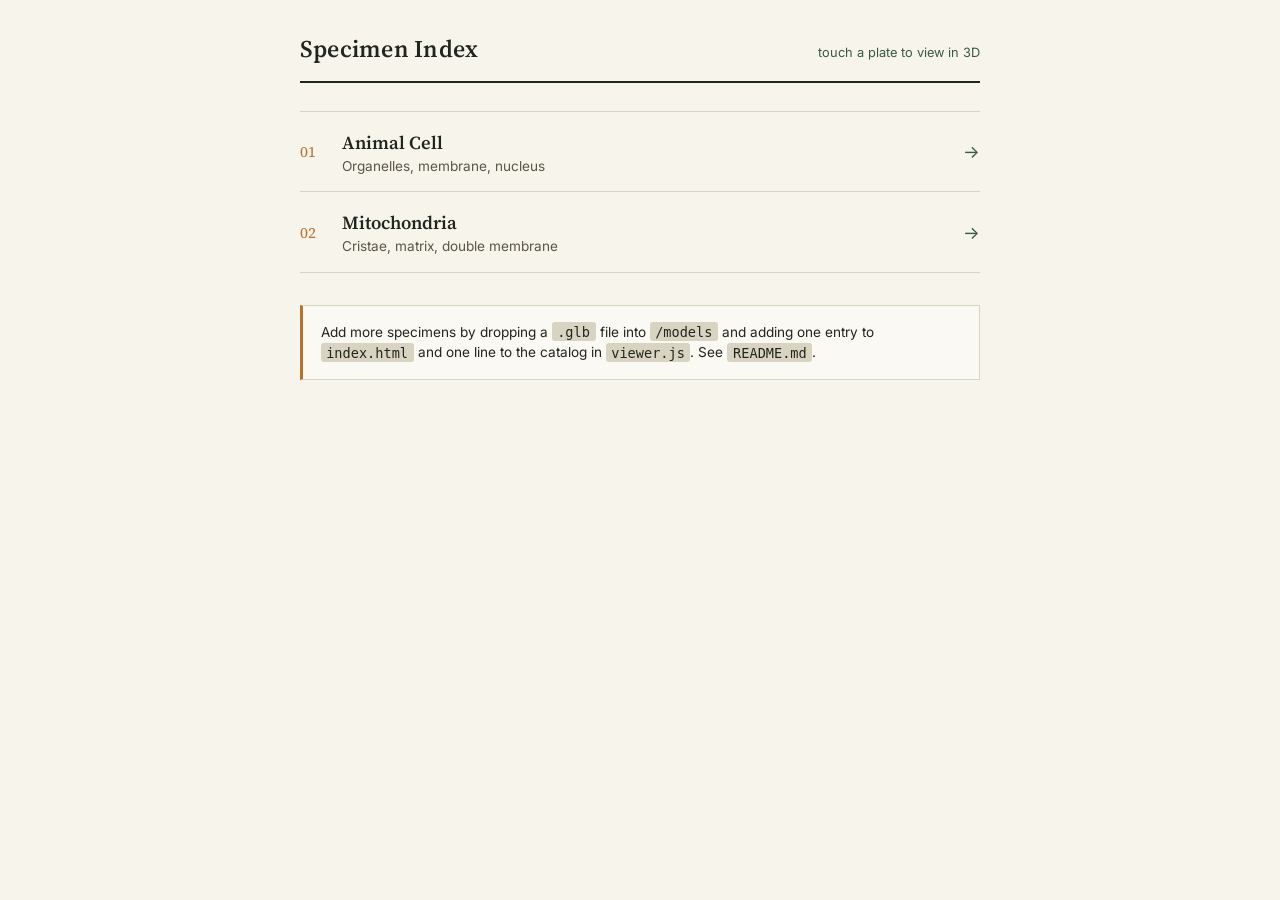
==== index.html @ 8c52f047 "Uploading files" ====
<!DOCTYPE html>
<html lang="en">
<head>
<meta charset="UTF-8">
<meta name="viewport" content="width=device-width, initial-scale=1.0, maximum-scale=1">
<title>Specimen Index — 3D Biology Models</title>
<link rel="stylesheet" href="assets/style.css">
</head>
<body>
  <div class="wrap">
    <header class="masthead">
      <h1>Specimen Index</h1>
      <span class="tag">touch a plate to view in 3D</span>
    </header>

    <a class="plate" href="viewer.html?m=animal-cell">
      <span class="num">01</span>
      <span class="meta">
        <h2>Animal Cell</h2>
        <p>Organelles, membrane, nucleus</p>
      </span>
      <span class="go">→</span>
    </a>

    <a class="plate" href="viewer.html?m=mitochondria">
      <span class="num">02</span>
      <span class="meta">
        <h2>Mitochondria</h2>
        <p>Cristae, matrix, double membrane</p>
      </span>
      <span class="go">→</span>
    </a>

    <div class="empty-note">
      Add more specimens by dropping a <code>.glb</code> file into <code>/models</code> and adding one entry to <code>index.html</code> and one line to the catalog in <code>viewer.js</code>. See <code>README.md</code>.
    </div>
  </div>
</body>
</html>
---- assets/style.css ----
@import url('https://fonts.googleapis.com/css2?family=Source+Serif+4:opsz,wght@8..60,400;8..60,600&family=Inter:wght@400;500;600&display=swap');

:root {
  --paper: #F7F4EC;
  --ink: #20261F;
  --green: #3A5A40;
  --amber: #B8722F;
  --line: #D9D3C1;
  --paper-raised: #FBF9F3;
}

* { box-sizing: border-box; }

body {
  margin: 0;
  background: var(--paper);
  color: var(--ink);
  font-family: 'Inter', sans-serif;
  -webkit-font-smoothing: antialiased;
}

a { color: inherit; }

.wrap {
  max-width: 720px;
  margin: 0 auto;
  padding: 2rem 1.25rem 4rem;
}

header.masthead {
  border-bottom: 2px solid var(--ink);
  padding-bottom: 1rem;
  margin-bottom: 1.75rem;
  display: flex;
  align-items: baseline;
  justify-content: space-between;
  gap: 1rem;
}

header.masthead h1 {
  font-family: 'Source Serif 4', serif;
  font-weight: 600;
  font-size: 1.5rem;
  margin: 0;
  letter-spacing: 0.01em;
}

header.masthead .tag {
  font-size: 0.8rem;
  color: var(--green);
  white-space: nowrap;
}

.plate {
  display: flex;
  align-items: center;
  gap: 1rem;
  padding: 1.1rem 0;
  border-bottom: 1px solid var(--line);
  text-decoration: none;
  color: inherit;
}

.plate:first-of-type { border-top: 1px solid var(--line); }

.plate .num {
  font-family: 'Source Serif 4', serif;
  font-size: 0.95rem;
  color: var(--amber);
  width: 1.6rem;
  flex-shrink: 0;
}

.plate .meta { flex: 1; min-width: 0; }

.plate .meta h2 {
  font-family: 'Source Serif 4', serif;
  font-weight: 600;
  font-size: 1.15rem;
  margin: 0 0 0.2rem;
}

.plate .meta p {
  margin: 0;
  font-size: 0.85rem;
  color: #5B5545;
}

.plate .go {
  font-size: 1.1rem;
  color: var(--green);
  flex-shrink: 0;
}

.empty-note {
  margin-top: 2rem;
  padding: 1rem 1.1rem;
  background: var(--paper-raised);
  border: 1px solid var(--line);
  border-left: 3px solid var(--amber);
  font-size: 0.85rem;
  line-height: 1.5;
}

.empty-note code {
  background: var(--line);
  padding: 0.1rem 0.35rem;
  border-radius: 3px;
}

/* Viewer page */
.viewer-page header.masthead { max-width: 720px; margin: 0 auto; padding-left: 1.25rem; padding-right: 1.25rem; }

.back-link {
  display: inline-block;
  margin: 1.5rem auto 0;
  font-size: 0.85rem;
  color: var(--green);
  text-decoration: none;
  max-width: 720px;
  width: 100%;
  padding: 0 1.25rem;
}

model-viewer {
  width: 100%;
  max-width: 720px;
  height: min(60vh, 520px);
  margin: 1.25rem auto 0;
  display: block;
  background: var(--paper-raised);
  border: 1px solid var(--line);
  --poster-color: transparent;
}

.label-plate {
  max-width: 720px;
  margin: 0 auto;
  padding: 1rem 1.25rem 3rem;
}

.label-plate h1 {
  font-family: 'Source Serif 4', serif;
  font-size: 1.4rem;
  margin: 0 0 0.35rem;
}

.label-plate p.desc {
  font-size: 0.92rem;
  line-height: 1.55;
  color: #443F32;
  margin: 0 0 0.75rem;
}

.hint {
  font-size: 0.78rem;
  color: var(--green);
}
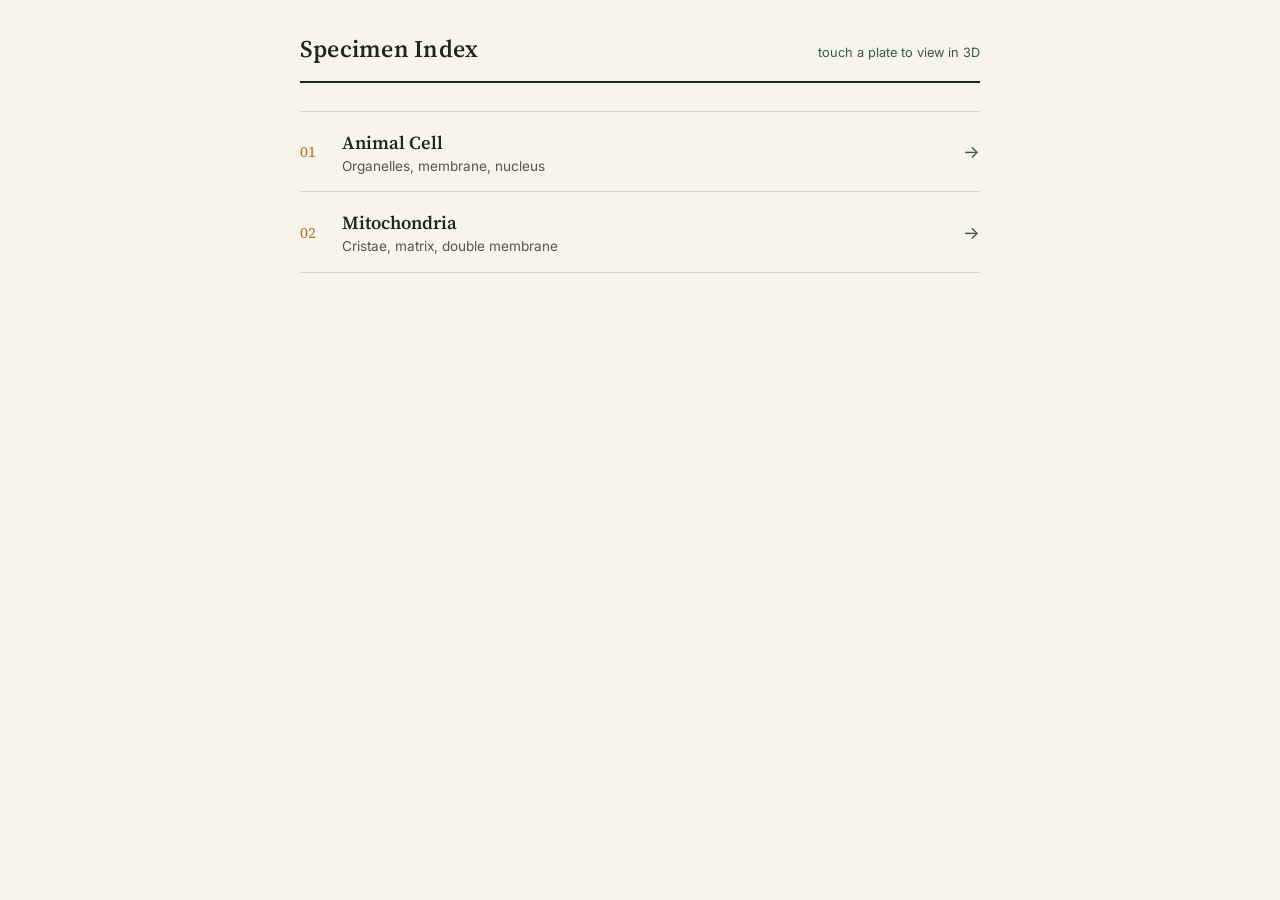
==== commit 5127bdd9: "Updating index" ====
--- a/index.html
+++ b/index.html
@@ -1,11 +1,13 @@
 <!DOCTYPE html>
 <html lang="en">
+
 <head>
-<meta charset="UTF-8">
-<meta name="viewport" content="width=device-width, initial-scale=1.0, maximum-scale=1">
-<title>Specimen Index — 3D Biology Models</title>
-<link rel="stylesheet" href="assets/style.css">
+  <meta charset="UTF-8">
+  <meta name="viewport" content="width=device-width, initial-scale=1.0, maximum-scale=1">
+  <title>Specimen Index — 3D Biology Models</title>
+  <link rel="stylesheet" href="assets/style.css">
 </head>
+
 <body>
   <div class="wrap">
     <header class="masthead">
@@ -30,10 +32,7 @@
       </span>
       <span class="go">→</span>
     </a>
-
-    <div class="empty-note">
-      Add more specimens by dropping a <code>.glb</code> file into <code>/models</code> and adding one entry to <code>index.html</code> and one line to the catalog in <code>viewer.js</code>. See <code>README.md</code>.
-    </div>
   </div>
 </body>
-</html>
+
+</html>
--- a/assets/style.css
+++ b/assets/style.css
@@ -122,15 +122,111 @@
   padding: 0 1.25rem;
 }
 
+.viewer-shell {
+  position: relative;
+  max-width: 720px;
+  margin: 1.25rem auto 0;
+}
+
 model-viewer {
   width: 100%;
-  max-width: 720px;
   height: min(60vh, 520px);
-  margin: 1.25rem auto 0;
   display: block;
   background: var(--paper-raised);
   border: 1px solid var(--line);
   --poster-color: transparent;
+}
+
+/* Hotspot pins */
+.hotspot-dot {
+  width: 22px;
+  height: 22px;
+  border-radius: 50%;
+  border: 2px solid var(--paper);
+  background: var(--amber);
+  box-shadow: 0 0 0 2px var(--ink);
+  cursor: pointer;
+  padding: 0;
+}
+.hotspot-dot:hover { background: var(--green); }
+
+.calibration-marker {
+  background: #C0392B !important;
+  box-shadow: 0 0 0 2px var(--ink), 0 0 0 6px rgba(192, 57, 43, 0.35) !important;
+  animation: pulse-marker 1.1s ease-in-out infinite;
+}
+@keyframes pulse-marker {
+  0%, 100% { transform: scale(1); }
+  50% { transform: scale(1.25); }
+}
+
+/* Slide-up info panel over the viewer */
+.hotspot-panel {
+  position: absolute;
+  left: 0.75rem;
+  right: 0.75rem;
+  bottom: 0.75rem;
+  max-height: 55%;
+  overflow-y: auto;
+  background: var(--paper-raised);
+  border: 1px solid var(--line);
+  border-left: 3px solid var(--amber);
+  padding: 0.9rem 2.2rem 0.9rem 1rem;
+  box-shadow: 0 6px 18px rgba(32, 38, 31, 0.18);
+  display: none;
+}
+.hotspot-panel.open { display: block; }
+.hotspot-panel h3 {
+  font-family: 'Source Serif 4', serif;
+  font-size: 1.05rem;
+  margin: 0 0 0.35rem;
+}
+.hotspot-panel p {
+  font-size: 0.88rem;
+  line-height: 1.5;
+  margin: 0;
+  color: #443F32;
+}
+.hotspot-panel-close {
+  position: absolute;
+  top: 0.5rem;
+  right: 0.6rem;
+  border: none;
+  background: none;
+  font-size: 0.95rem;
+  cursor: pointer;
+  color: var(--ink);
+}
+
+/* Placement mode */
+.pin-btn {
+  border: 1px solid var(--line);
+  background: var(--paper-raised);
+  border-radius: 6px;
+  font-size: 1rem;
+  line-height: 1;
+  padding: 0.4rem 0.55rem;
+  cursor: pointer;
+}
+.pin-btn.active {
+  background: var(--amber);
+  border-color: var(--amber);
+}
+
+.place-readout {
+  display: none;
+  max-width: 720px;
+  margin: 0.75rem auto 0;
+  padding: 0.7rem 1rem;
+  font-size: 0.8rem;
+  line-height: 1.5;
+  background: var(--paper-raised);
+  border: 1px solid var(--line);
+}
+.place-readout code {
+  background: var(--line);
+  padding: 0.05rem 0.3rem;
+  border-radius: 3px;
 }
 
 .label-plate {
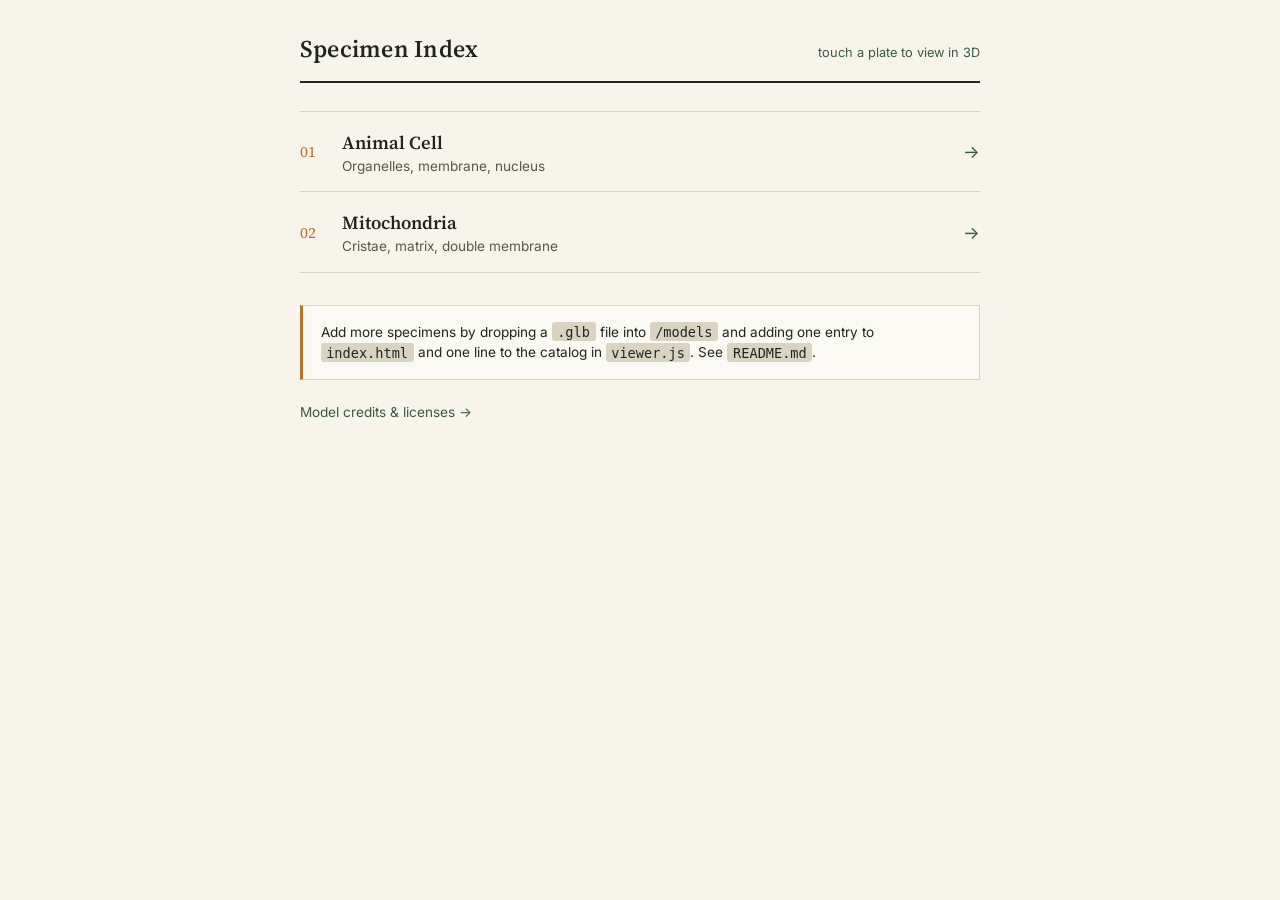
==== commit f3948258: "Updating credits and readme" ====
--- a/index.html
+++ b/index.html
@@ -1,13 +1,11 @@
 <!DOCTYPE html>
 <html lang="en">
-
 <head>
-  <meta charset="UTF-8">
-  <meta name="viewport" content="width=device-width, initial-scale=1.0, maximum-scale=1">
-  <title>Specimen Index — 3D Biology Models</title>
-  <link rel="stylesheet" href="assets/style.css">
+<meta charset="UTF-8">
+<meta name="viewport" content="width=device-width, initial-scale=1.0, maximum-scale=1">
+<title>Specimen Index — 3D Biology Models</title>
+<link rel="stylesheet" href="assets/style.css">
 </head>
-
 <body>
   <div class="wrap">
     <header class="masthead">
@@ -32,7 +30,12 @@
       </span>
       <span class="go">→</span>
     </a>
+
+    <div class="empty-note">
+      Add more specimens by dropping a <code>.glb</code> file into <code>/models</code> and adding one entry to <code>index.html</code> and one line to the catalog in <code>viewer.js</code>. See <code>README.md</code>.
+    </div>
+
+    <a class="back-link-plain" href="credits.html">Model credits &amp; licenses →</a>
   </div>
 </body>
-
-</html>+</html>
--- a/assets/style.css
+++ b/assets/style.css
@@ -252,3 +252,49 @@
   font-size: 0.78rem;
   color: var(--green);
 }
+
+/* Credits page */
+.credits-intro {
+  font-size: 0.92rem;
+  line-height: 1.6;
+  color: #443F32;
+  margin: 0 0 1.5rem;
+}
+
+.credit-entry {
+  padding: 1rem 0;
+  border-bottom: 1px solid var(--line);
+}
+.credit-entry:first-of-type { border-top: 1px solid var(--line); }
+
+.credit-entry h2 {
+  font-family: 'Source Serif 4', serif;
+  font-size: 1.1rem;
+  margin: 0 0 0.4rem;
+}
+
+.credit-entry p {
+  font-size: 0.88rem;
+  line-height: 1.55;
+  margin: 0 0 0.3rem;
+  color: #443F32;
+}
+
+.credit-entry a {
+  color: var(--green);
+  text-decoration: underline;
+}
+
+.mod-note {
+  font-size: 0.8rem !important;
+  color: var(--amber) !important;
+  font-style: italic;
+}
+
+.back-link-plain {
+  display: inline-block;
+  margin-top: 1.5rem;
+  font-size: 0.85rem;
+  color: var(--green);
+  text-decoration: none;
+}
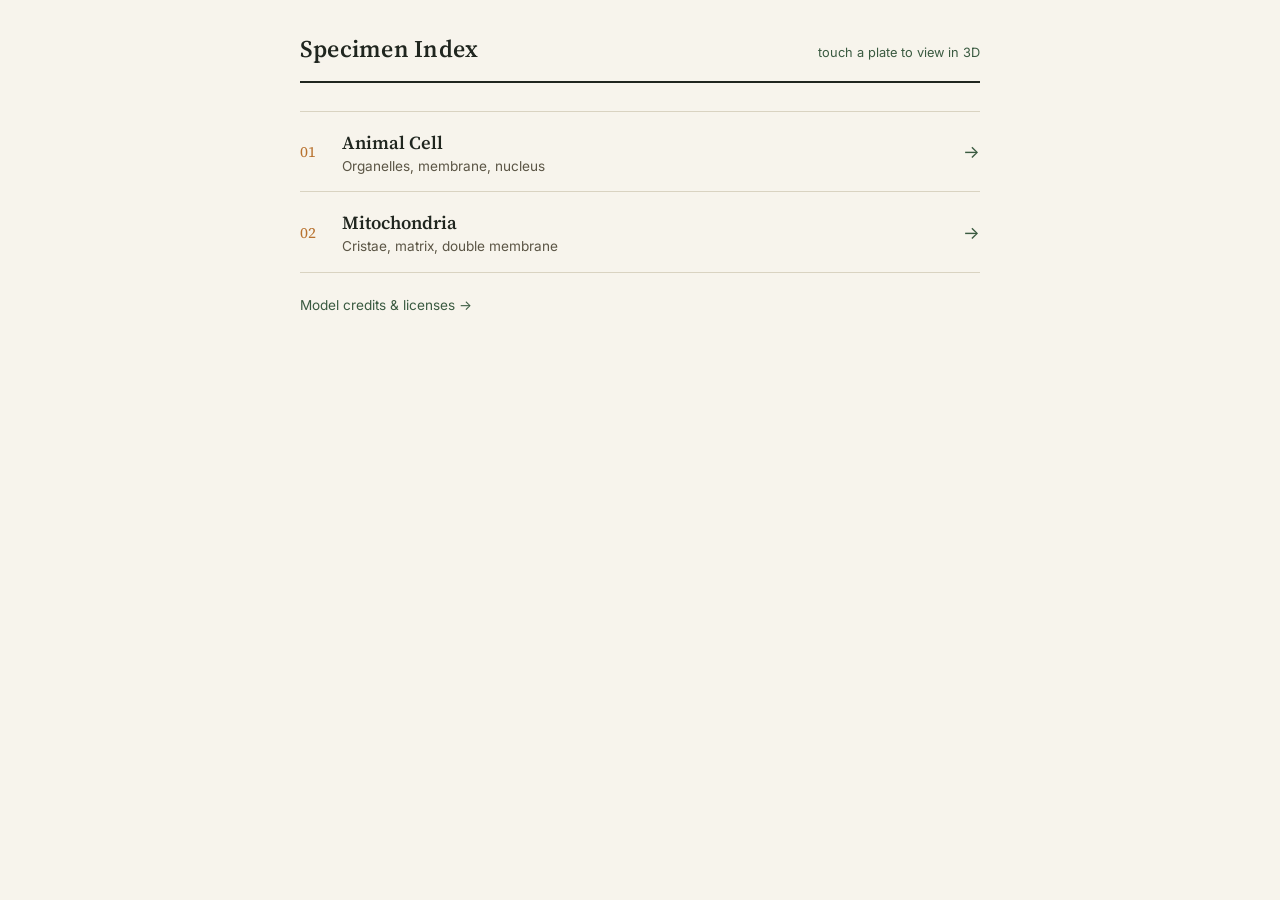
==== commit a4f9495a: "Updating index" ====
--- a/index.html
+++ b/index.html
@@ -1,11 +1,13 @@
 <!DOCTYPE html>
 <html lang="en">
+
 <head>
-<meta charset="UTF-8">
-<meta name="viewport" content="width=device-width, initial-scale=1.0, maximum-scale=1">
-<title>Specimen Index — 3D Biology Models</title>
-<link rel="stylesheet" href="assets/style.css">
+  <meta charset="UTF-8">
+  <meta name="viewport" content="width=device-width, initial-scale=1.0, maximum-scale=1">
+  <title>Specimen Index — 3D Biology Models</title>
+  <link rel="stylesheet" href="assets/style.css">
 </head>
+
 <body>
   <div class="wrap">
     <header class="masthead">
@@ -31,11 +33,9 @@
       <span class="go">→</span>
     </a>
 
-    <div class="empty-note">
-      Add more specimens by dropping a <code>.glb</code> file into <code>/models</code> and adding one entry to <code>index.html</code> and one line to the catalog in <code>viewer.js</code>. See <code>README.md</code>.
-    </div>
 
     <a class="back-link-plain" href="credits.html">Model credits &amp; licenses →</a>
   </div>
 </body>
-</html>
+
+</html>
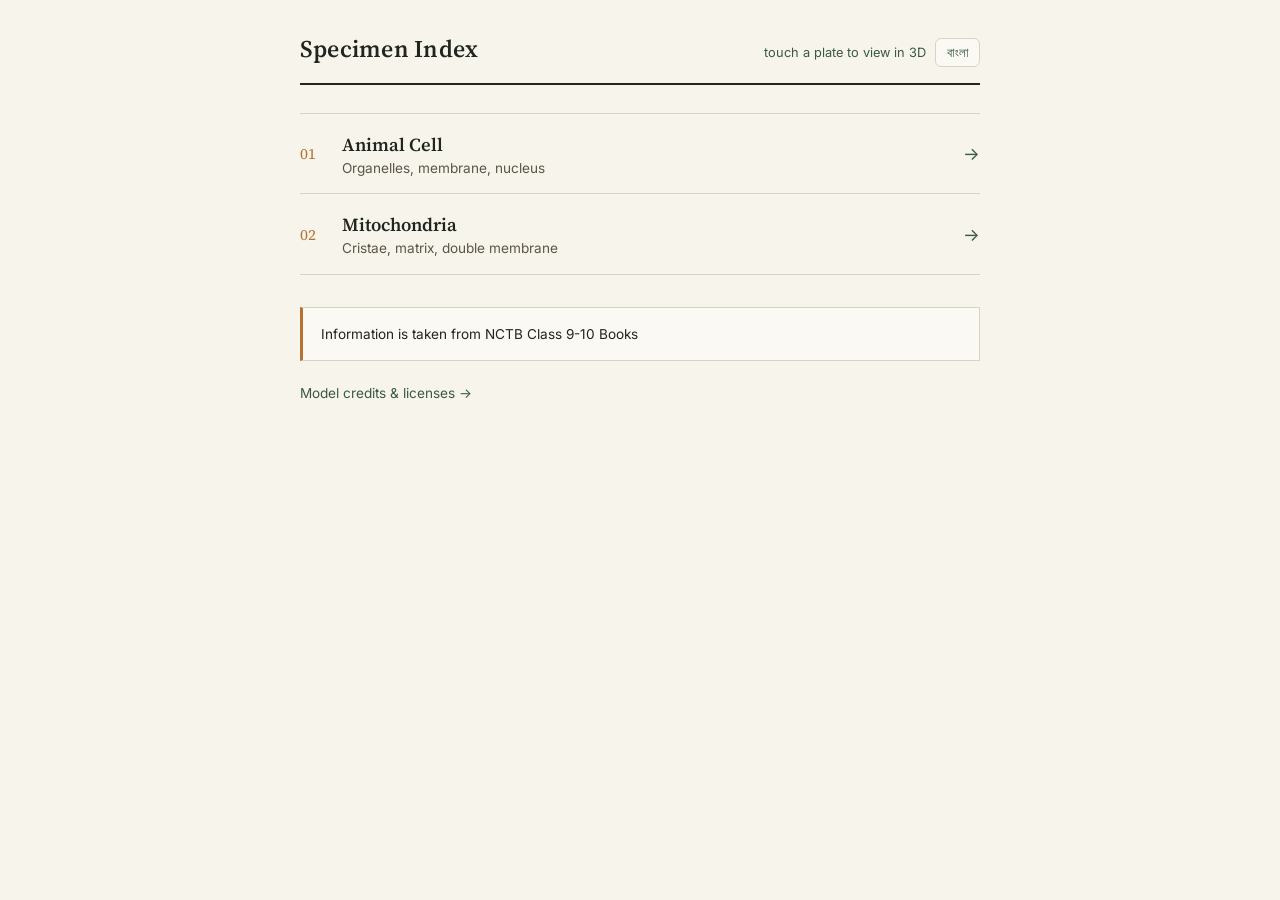
==== commit 39a83e76: "Updating Billingual options" ====
--- a/index.html
+++ b/index.html
@@ -1,41 +1,29 @@
 <!DOCTYPE html>
 <html lang="en">
-
 <head>
-  <meta charset="UTF-8">
-  <meta name="viewport" content="width=device-width, initial-scale=1.0, maximum-scale=1">
-  <title>Specimen Index — 3D Biology Models</title>
-  <link rel="stylesheet" href="assets/style.css">
+<meta charset="UTF-8">
+<meta name="viewport" content="width=device-width, initial-scale=1.0, maximum-scale=1">
+<title>Specimen Index — 3D Biology Models</title>
+<link rel="stylesheet" href="assets/style.css">
 </head>
-
 <body>
   <div class="wrap">
     <header class="masthead">
-      <h1>Specimen Index</h1>
-      <span class="tag">touch a plate to view in 3D</span>
+      <h1 id="site-title">Specimen Index</h1>
+      <div class="masthead-right">
+        <span class="tag" id="tag-index"></span>
+        <button id="lang-toggle" class="lang-btn"></button>
+      </div>
     </header>
 
-    <a class="plate" href="viewer.html?m=animal-cell">
-      <span class="num">01</span>
-      <span class="meta">
-        <h2>Animal Cell</h2>
-        <p>Organelles, membrane, nucleus</p>
-      </span>
-      <span class="go">→</span>
-    </a>
+    <div id="plates"></div>
 
-    <a class="plate" href="viewer.html?m=mitochondria">
-      <span class="num">02</span>
-      <span class="meta">
-        <h2>Mitochondria</h2>
-        <p>Cristae, matrix, double membrane</p>
-      </span>
-      <span class="go">→</span>
-    </a>
+    <div class="empty-note" id="empty-note"></div>
 
+    <a class="back-link-plain" href="credits.html" id="credits-link"></a>
+  </div>
 
-    <a class="back-link-plain" href="credits.html">Model credits &amp; licenses →</a>
-  </div>
+  <script src="assets/i18n.js"></script>
+  <script src="assets/index.js"></script>
 </body>
-
-</html>+</html>
--- a/assets/style.css
+++ b/assets/style.css
@@ -1,4 +1,4 @@
-@import url('https://fonts.googleapis.com/css2?family=Source+Serif+4:opsz,wght@8..60,400;8..60,600&family=Inter:wght@400;500;600&display=swap');
+@import url('https://fonts.googleapis.com/css2?family=Source+Serif+4:opsz,wght@8..60,400;8..60,600&family=Inter:wght@400;500;600&family=Noto+Sans+Bengali:wght@400;500;600&display=swap');
 
 :root {
   --paper: #F7F4EC;
@@ -298,3 +298,34 @@
   color: var(--green);
   text-decoration: none;
 }
+
+/* Bengali text rendering */
+:lang(bn) {
+  font-family: 'Noto Sans Bengali', 'Inter', sans-serif;
+}
+:lang(bn) h1, :lang(bn) h2, :lang(bn) h3 {
+  font-family: 'Noto Sans Bengali', 'Source Serif 4', serif;
+}
+
+/* Language toggle button */
+.masthead-right {
+  display: flex;
+  align-items: center;
+  gap: 0.6rem;
+}
+
+.lang-btn {
+  border: 1px solid var(--line);
+  background: var(--paper-raised);
+  border-radius: 6px;
+  font-size: 0.8rem;
+  font-weight: 500;
+  padding: 0.35rem 0.65rem;
+  cursor: pointer;
+  color: var(--green);
+}
+.lang-btn:hover {
+  background: var(--green);
+  color: var(--paper);
+  border-color: var(--green);
+}
